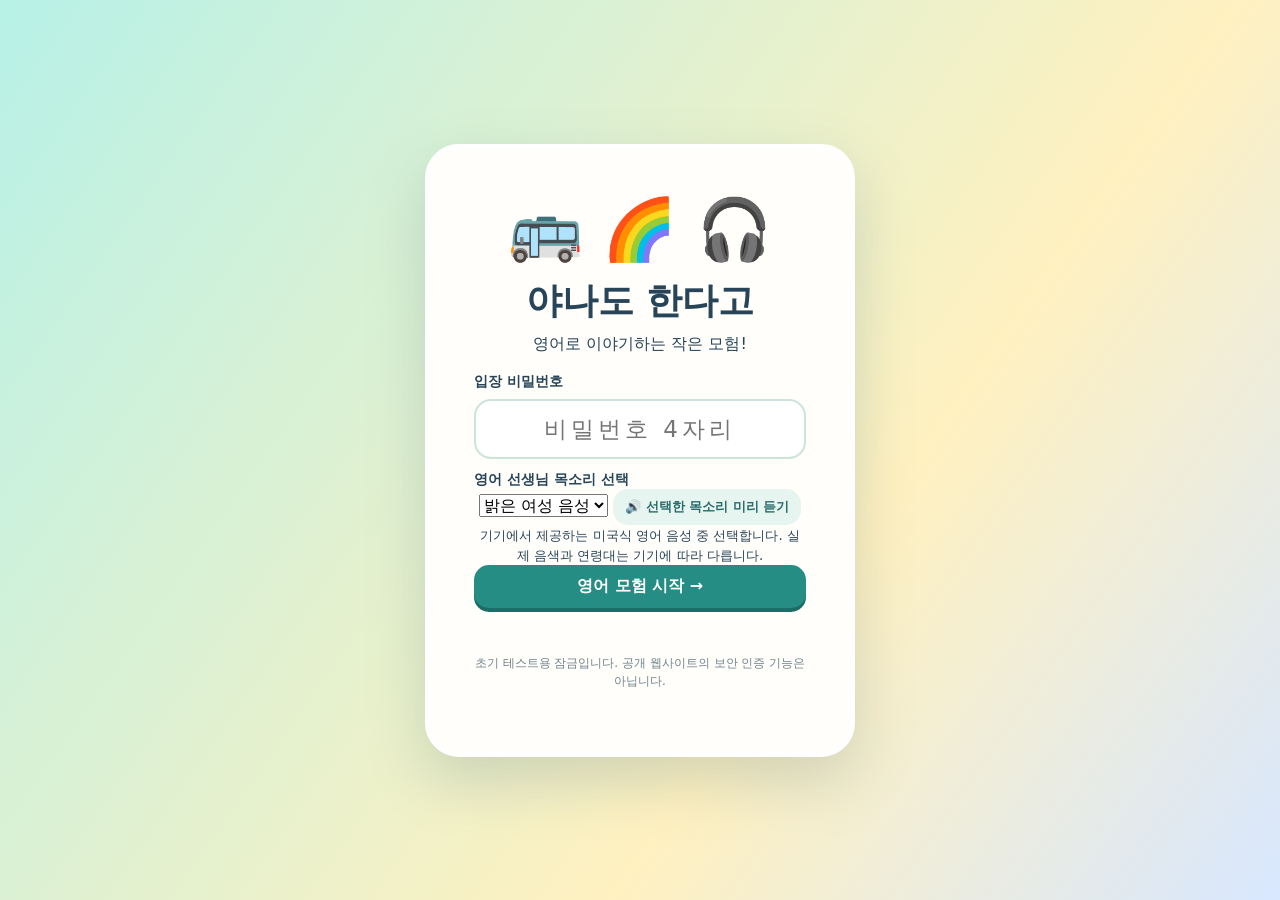
==== english/index.html @ ac1449e5 "feat(english): wire response evaluation, English voice choice, per-answer audio/translation, Korean " ====
<!doctype html>
<html lang="ko"><head>
<meta charset="utf-8"><meta name="viewport" content="width=device-width,initial-scale=1,viewport-fit=cover">
<title>야나도 한다고 · English Adventure v0.7</title><meta name="theme-color" content="#fff6df">
<link rel="stylesheet" href="./style-v03.css"><link rel="stylesheet" href="./pet-v05.css?v=05"><link rel="stylesheet" href="./ui-v07.css?v=07">
<script>
(function(){function ready(){var pin=document.getElementById('password'),gate=document.getElementById('gate'),app=document.getElementById('app'),error=document.getElementById('loginError');function unlock(){if(pin.value.trim()!=='2580'){error.textContent='비밀번호가 틀렸습니다.';return;}try{sessionStorage.setItem('yanado_session','1')}catch(e){}gate.hidden=true;app.hidden=false;pin.value='';error.textContent='';window.dispatchEvent(new Event('yanado:unlock'));}document.getElementById('loginBtn').addEventListener('click',unlock);pin.addEventListener('keydown',function(e){if(e.key==='Enter'){e.preventDefault();unlock()}});document.getElementById('lockBtn').addEventListener('click',function(){try{sessionStorage.removeItem('yanado_session')}catch(e){}app.hidden=true;gate.hidden=false;});try{if(sessionStorage.getItem('yanado_session')==='1'){gate.hidden=true;app.hidden=false}}catch(e){}}document.addEventListener('DOMContentLoaded',ready)})();
</script>
</head><body>
<div class="gate" id="gate"><div class="login-card"><div class="logomascot" aria-hidden="true">🚌 🌈 🎧</div><h1>야나도 한다고</h1><p>영어로 이야기하는 작은 모험!</p><label for="password">입장 비밀번호</label><input id="password" type="password" inputmode="numeric" autocomplete="off" placeholder="비밀번호 4자리"><div class="voice-login">
  <label for="voiceGender">영어 선생님 목소리 선택</label>
  <select id="voiceGender" aria-label="미국 영어 음성 성별"><option value="female">밝은 여성 음성</option><option value="male">밝은 남성 음성</option></select>
  <button type="button" id="voicePreview" class="btn-soft small">🔊 선택한 목소리 미리 듣기</button>
  <small>기기에서 제공하는 미국식 영어 음성 중 선택합니다. 실제 음색과 연령대는 기기에 따라 다릅니다.</small>
</div><button id="loginBtn" class="btn-main">영어 모험 시작 →</button><p class="err" id="loginError" role="alert"></p><p class="tiny">초기 테스트용 잠금입니다. 공개 웹사이트의 보안 인증 기능은 아닙니다.</p></div></div>
<div id="app" hidden>
<header class="masthead"><div class="brand"><div class="brand-icon">🚌</div><div><strong>야나도 한다고</strong><span>English Adventure · 자연스럽게 말해요</span></div></div><div class="header-actions"><span class="level" id="badgeLevel">대화 Lv.1</span><button id="lockBtn" class="btn-soft small">잠금</button></div></header>
<div class="shell"><nav class="topnav" id="topnav" aria-label="학습 메뉴">
<button data-tab="home" class="active">🏡 홈</button><button data-tab="guided">🗣️ 상황별 회화</button><button data-tab="free">✨ 자유 AI 대화</button><button data-tab="quiz">❓ 대화 퀴즈</button><button data-tab="words">🍎 그림 단어</button><button data-tab="crossword">🧩 가로세로</button><button data-tab="pet">🐾 펫 키우기</button><button data-tab="report">📈 나의 실력</button>
</nav>
<main>
<section class="page active" id="home"><div class="hero"><div class="hero-text"><span class="eyebrow">ENGLISH ADVENTURE</span><h1>많이 듣고,<br>마음껏 말해요!</h1><p>문법이 틀려도 괜찮아요. 먼저 뜻이 통하는 영어부터.</p><button class="btn-main" data-open="guided">오늘의 회화 시작 →</button></div><div class="hero-art" aria-hidden="true">👩‍🏫<span>💬</span></div></div><div class="pet-preview-home" id="petHomePreview" aria-live="polite"><span class="preview-pet">🥚</span><div><b>나만의 펫 키우기</b><small>영어 공부해서 먹이를 모아 주세요</small></div></div><div class="stat-row"><div class="stat"><strong id="homeThemes">60</strong><span>생활 대화 테마</span></div><div class="stat"><strong id="homeEpisodes">2,880</strong><span>상황 조건 조합</span></div><div class="stat"><strong id="homeWords">1,438</strong><span>단어장 단어</span></div><div class="stat"><strong>400</strong><span>퍼즐 판 선택</span></div></div><div class="menu-grid"><button data-open="guided" class="tile mint"><span>☕</span><strong>상황별 회화</strong><small>호텔·공항·식당 등 3회 이상 왕복</small></button><button data-open="free" class="tile blue"><span>✨</span><strong>자유 AI 대화</strong><small>내 추가 이야기로 대화 이어가기</small></button><button data-open="quiz" class="tile peach"><span>❓</span><strong>대화 퀴즈</strong><small>상황에서 알맞은 응답 고르기</small></button><button data-open="words" class="tile yellow"><span>🍎</span><strong>그림 단어</strong><small>아이콘·미국식 음성·뜻</small></button><button data-open="crossword" class="tile lilac"><span>🧩</span><strong>가로세로 퍼즐</strong><small>20개 이상 교차·자동 다음 칸</small></button><button data-open="report" class="tile mint"><span>📈</span><strong>학습 수준</strong><small>문법보다 의사전달을 우선</small></button></div></section>
<section class="page" id="guided"><div class="section-title"><div><span class="eyebrow">SITUATION TALK</span><h2>🗣️ 상황별 회화</h2><p>테마마다 질문 3개 이상, 추가로 말하면 그 내용도 이어받아 질문해요.</p></div></div><div class="toolbar"><label>테마 <select id="guidedTopic"></select></label><button class="btn-soft" id="randomGuided">🎲 랜덤</button><button class="btn-soft" id="restartGuided">↺ 새로운 상황</button><label>목소리 <select id="voiceGenderApp"><option value="female">여성 음성</option><option value="male">남성 음성</option></select></label><label>음성 속도 <select id="speakSpeed"><option value="1">미국식 보통 (1.0)</option><option value=".85">천천히 (0.85)</option><option value="1.1">빠르게 (1.1)</option></select></label></div><div class="study-layout"><div class="stage-column"><div class="stage" id="guidedStage"><div class="stage-img" id="guidedBg"></div><div class="stage-emoji" id="guidedIcon">🏨</div><div class="stage-person">👩‍🏫</div><div class="stage-caption" id="guidedScenario">상황을 선택하세요</div></div><div class="info-strip"><span id="guidedProgress">0회 대화</span><span class="level" id="guidedLevel">Lv.1</span></div><p class="tiny">음성은 기기·Chrome에서 제공하는 en-US 음성을 사용합니다. 실제 미국인 녹음과 같지는 않습니다.</p></div><div class="conversation-column"><div id="guidedHistory" class="chatbox" aria-live="polite"></div><div class="switches"><button class="btn-soft" id="guidedTranslate" aria-pressed="false">🇰🇷 한글 번역 보기</button><button class="btn-soft" id="guidedGloss" aria-pressed="false">📖 대화 단어 뜻</button><button class="btn-soft" id="guidedTip">💡 문법 팁</button></div><div id="guidedGlossBox" class="glossbox" hidden></div><div id="guidedTipBox" class="tipbox" hidden></div><div class="response"><textarea id="guidedInput" rows="2" placeholder="영어로 자유롭게 답하세요. 여러 문장으로 더 이야기해도 돼요."></textarea><div class="response-actions"><button class="btn-soft" id="guidedMic">🎤 말하기</button><button class="btn-soft" id="guidedReplay">🔊 질문 듣기</button><button class="btn-main" id="guidedSend">대답 보내기 →</button></div></div><div id="guidedEvaluation" class="meaning-eval" hidden aria-live="polite"></div><p class="status" id="guidedStatus"></p></div></div></section>
<section class="page" id="free"><div class="section-title"><div><span class="eyebrow">FREE TALK</span><h2>✨ 자유 AI 대화</h2><p>내가 추가로 이야기한 내용까지 기억하면서 다음 대화를 이어갑니다.</p></div></div><div class="notice">현재는 <b>브라우저 내 대화 연습 엔진</b>이 기본으로 동작합니다. 실제 생성형 AI를 이용하려면 보안 서버 연결이 필요하며, API 키를 이 화면에 입력하지 않습니다.</div><div class="toolbar"><label>상황 <select id="freeTopic"></select></label><button class="btn-soft" id="freeRandom">🎲 랜덤</button><button class="btn-soft" id="freeReset">↺ 대화 초기화</button><label>서버(선택) <input id="freeEndpoint" type="url" placeholder="https://내-서버/api/chat" aria-label="개인 AI 서버 주소"></label><button id="freeSaveEndpoint" class="btn-soft small">서버 주소 저장</button></div><div class="study-layout"><div class="stage-column"><div class="stage" id="freeStage"><div class="stage-img" id="freeBg"></div><div class="stage-emoji" id="freeIcon">☕</div><div class="stage-person">👩‍🏫</div><div class="stage-caption" id="freeScenario"></div></div><span class="pill" id="freeMode">연습 엔진 · 서버 미연결</span></div><div class="conversation-column"><div class="chatbox" id="freeHistory" aria-live="polite"></div><div class="switches"><button id="freeTranslate" class="btn-soft" aria-pressed="false">🇰🇷 한글 번역 보기</button><button id="freeGloss" class="btn-soft" aria-pressed="false">📖 대화 단어 뜻</button><button id="freeReplay" class="btn-soft">🔊 질문 듣기</button></div><div class="glossbox" id="freeGlossBox" hidden></div><div class="response"><textarea id="freeInput" rows="2" placeholder="대답 후에 추가 이야기도 해보세요. 예: I'm going with my wife, and we want coffee."></textarea><div class="response-actions"><button class="btn-soft" id="freeMic">🎤 말하기</button><button class="btn-main" id="freeSend">대화 계속하기 →</button></div></div><div id="freeEvaluation" class="meaning-eval" hidden aria-live="polite"></div><p class="status" id="freeStatus"></p></div></div></section>
<section class="page" id="quiz"><div class="section-title"><div><span class="eyebrow">CONVERSATION QUIZ</span><h2>❓ 상황별 대화 퀴즈</h2><p>회화 테마에 연결된 대화 문장으로 문제를 만듭니다.</p></div></div><div class="toolbar"><label>테마 <select id="quizTopic"><option value="all">전체 테마 랜덤</option></select></label><button class="btn-soft" id="quizNext">🎲 다른 문제</button><span class="pill" id="quizProgress">문제 준비 중</span></div><div class="quizcard"><div class="quizscene" id="quizScene"><div id="quizBg" class="stage-img"></div><span id="quizEmoji" class="quiz-emoji">☕</span></div><div class="question-card"><div class="eyebrow" id="quizContext"></div><h3 id="quizQuestion"></h3>
<div class="quiz-tools">
  <button type="button" class="btn-soft" id="quizSpeakQuestion">🔊 문제 듣기</button>
  <button type="button" class="btn-soft" id="quizTranslateQuestion" aria-pressed="false">🇰🇷 문제 번역</button>
  <button type="button" class="btn-soft" id="quizWords" aria-pressed="false">📖 문제·답 단어 뜻</button>
</div>
<p id="quizQuestionKo" class="quiz-korean" hidden></p>
<div id="quizWordPanel" class="glossbox" hidden></div>
<div id="quizAnswers" class="quiz-answers"></div><div class="tipbox" id="quizFeedback" hidden></div></div></div></section>
<section class="page" id="words"><div class="section-title"><div><span class="eyebrow">PICTURE WORDS</span><h2>🍎 그림 단어 암기</h2><p>단어별 간단 아이콘과 두 글자 타일 · 영어 발음 · 뜻 보기</p></div></div><div class="toolbar"><label>단어 찾기 <input id="wordSearch" type="search" placeholder="apple · 호텔 · 버스"></label><label>한글 학습 테마 <select id="wordGroup"><option value="all">전체</option></select></label><button class="btn-soft" id="wordUnknown">모르는 단어만</button><label>그림 표시 <select id="wordVisual"><option value="simple">간단한 개별 아이콘</option><option value="text">그림 없이 단어만</option></select></label><span class="pill" id="wordCount">1,438개</span></div><div class="word-grid" id="wordGrid"></div><button class="btn-soft full" id="wordMore">단어 더 보기 +</button></section>
<section class="page" id="crossword"><div class="section-title"><div><span class="eyebrow">CROSSWORD</span><h2>🧩 영어 가로세로 퍼즐</h2><p>한 판에 20단어 이상. 글자를 입력하면 자동으로 다음 칸으로 이동합니다.</p></div></div><div class="toolbar"><label>난이도 <select id="puzzleDifficulty"><option value="easy">하 · 3~5글자</option><option value="medium" selected>중 · 4~8글자</option><option value="hard">상 · 7~11글자</option></select></label><label>퍼즐 번호 <select id="puzzleNumber"></select></label><button class="btn-soft" id="puzzleNext">🎲 다른 퍼즐</button><button class="btn-main" id="puzzleCheck">정답 확인</button><span class="pill" id="puzzleInfo">준비 중</span></div><div class="puzzle-layout"><div><div class="puzzle-viewport" id="puzzleViewport"><div class="puzzle-grid" id="puzzleGrid"></div></div><div class="tipbox" id="puzzleMessage">가로/세로 문제를 터치하면 해당 단어부터 입력합니다.</div></div><div class="clue-panels" id="puzzleClues"></div></div></section>
<section class="page" id="pet">
  <div class="section-title"><div><span class="eyebrow">MY STUDY COMPANION</span><h2>🐾 나의 펫 키우기</h2><p>어떤 영어를 공부해도 먹이를 얻어요. 밥을 주며 알에서 성체까지 성장시키세요!</p></div></div>
  <div class="pet-grid">
    <div class="pet-playground">
      <div class="pet-title-pill">🐾 <span id="petNickname">나의 펫</span></div>
      <div class="pet-hut" aria-hidden="true">🏠</div>
      <div class="pet-avatar" id="petAvatar" aria-label="나의 펫" data-stage="0">🥚</div>
      <div class="pet-heart" aria-hidden="true">💗</div><div class="pet-bowl" aria-hidden="true">🥣</div>
    </div>
    <div class="pet-side">
      <div class="pet-box">
        <h3>🌟 성장 단계 <span id="petStage">🥚 알</span></h3>
        <div class="pet-current"><span id="petSpeciesLabel">펫을 선택하세요</span></div>
        <div class="pet-meter" role="progressbar" aria-label="성장 진행"><div id="petLevelBar" class="pet-meter-fill"></div></div>
        <p class="tiny" id="petNext">영어를 공부하고 먹이를 얻으세요</p>
        <div class="pet-stage-row">
          <div class="pet-stage-cell"><div class="stage-emoji">🥚</div><span>알</span></div>
          <div class="pet-stage-cell"><div class="stage-emoji">🐣</div><span>부화</span></div>
          <div class="pet-stage-cell"><div class="stage-emoji">🐾</div><span>아기</span></div>
          <div class="pet-stage-cell"><div class="stage-emoji">⭐</div><span>청소년</span></div>
          <div class="pet-stage-cell"><div class="stage-emoji">👑</div><span>성체</span></div>
        </div>
      </div>
      <div class="pet-box">
        <h3>🍎 먹이주기</h3><div class="pet-current">보유 먹이 <strong id="petFood">0</strong>개</div>
        <div class="pet-food-panel">
          <button class="btn-main" id="petFeedBtn">🥣 먹이 1개 주기</button>
          <button class="btn-soft" id="petFeedFive">🍲 먹이 5개 주기</button>
        </div>
        <p class="tiny">총 획득 <b id="petEarned">0</b>개 · 총 먹이 주기 <b id="petFed">0</b>개</p>
        <p id="petNotice" class="pet-notice" aria-live="polite">영어 회화·퀴즈·단어·퍼즐을 학습해 보세요!</p>
      </div>
      <div class="pet-box"><h3>📚 학습과 펫 성장</h3><div id="petStats" class="pet-petstats"></div>
        <div class="tipbox">💬 회화 대답 2회 → 먹이 1개<br>❓ 대화 퀴즈 풀이 → 먹이 1~2개<br>📖 새 단어 암기 3개 → 먹이 1개<br>🧩 가로세로 정답 단어 2개 → 먹이 1개<br>🏆 퍼즐 한 판 완성 → 추가 3개</div>
      </div>
      <div class="pet-box"><h3>✨ 성장 기록</h3><ol id="petFeedLog" class="pet-log"></ol>
        <div class="pet-name-edit"><input id="petRename" maxlength="18" placeholder="펫 이름 변경"><button class="btn-soft small" id="petNameSave">저장</button></div>
      </div>
    </div>
  </div>
</section>
<section class="page" id="report"><div class="section-title"><div><span class="eyebrow">MY ENGLISH</span><h2>📈 나의 학습 수준</h2><p>의사전달 우선으로 난이도를 조절합니다. 공인 영어 능력 인증 결과는 아닙니다.</p></div></div><div class="stat-row" id="reportStats"></div><div class="report-panel" id="reportDetails"></div><button id="clearProgress" class="btn-soft">이 기기 학습 기록 삭제</button></section>
</main><footer>야나도 한다고 · v0.7 · Chrome 웹 전용 · 단어 뜻과 번역은 학습용 · 데이터는 현재 브라우저에 저장됩니다.</footer></div></div>
<div id="petOnboard" class="pet-overlay" role="dialog" aria-modal="true" aria-label="첫 펫 선택" hidden>
  <div class="pet-modal">
    <div class="eyebrow">WELCOME TO PET ADVENTURE!</div>
    <h2 class="pet-title">🥚 영어 공부 친구를 골라요!</h2>
    <p class="pet-desc">동물 10종 중 하나를 고르면 알부터 시작해요. 회화·퀴즈·단어·가로세로 중 무엇을 공부하든 먹이를 모아 키울 수 있어요. 성체는 귀여운 애니메이션 캐릭터로 성장해요.</p>
    <div class="pet-options" id="petChoices" aria-label="펫 종류 선택"></div>
    <label class="pet-name-field">펫 이름 (선택)<input id="petNameInput" maxlength="18" placeholder="예: 냥이, 뭉치, 토토" autocomplete="off"></label>
    <button class="btn-main pet-adopt" id="petChooseBtn">🥚 이 펫의 알 입양하기</button>
    <p class="tiny">선택한 펫과 학습 기록은 현재 브라우저에 저장됩니다. 다른 기기에는 자동 동기화되지 않습니다.</p>
  </div>
</div>
<script src="./content-v03.js"></script><script src="./expansion-v04.js"></script><script src="./word-visuals-v07.js?v=07"></script><script src="./quiz-translations-v07.js?v=07"></script><script src="./conversation-eval-v07.js?v=07"></script><script src="./app-v07.js?v=07"></script><script src="./pet-art-v05.js?v=05"></script><script src="./pet-v05.js?v=05"></script><script src="./backup-v06-ui.js?v=06"></script>
</body></html>
---- english/style-v03.css ----
:root{--ink:#274458;--sub:#607d86;--pink:#ffdfd0;--mint:#c8f4e5;--sky:#dcecff;--yellow:#fff1b7;--purple:#e9ddff;--card:#fffefd;--line:#d9e9e5;--teal:#268b85;--red:#b95056}*{box-sizing:border-box}html{scroll-behavior:smooth}body{margin:0;min-height:100svh;font-family:ui-rounded,"Apple SD Gothic Neo","Noto Sans KR",system-ui,-apple-system,sans-serif;color:var(--ink);background:radial-gradient(circle at top left,#ddfaf1 0,transparent 35%),radial-gradient(circle at top right,#fff0d6 0,transparent 32%),#f9faf5}button,input,textarea,select{font:inherit}button{cursor:pointer;touch-action:manipulation;transition:transform .15s,box-shadow .2s}button:hover{transform:translateY(-1px)}button:focus-visible,input:focus-visible,select:focus-visible,textarea:focus-visible{outline:3px solid #499bd0;outline-offset:2px}button:disabled{opacity:.6;cursor:not-allowed}button:active{transform:scale(.98)}[hidden]{display:none!important}.gate{position:fixed;inset:0;background:linear-gradient(125deg,#b7f1e7,#fff1c0 65%,#d8e7ff);z-index:50;display:grid;place-items:center;padding:20px}.login-card{max-width:430px;width:100%;text-align:center;padding:clamp(26px,5vw,44px);background:#fffefa;border:5px solid white;border-radius:34px;box-shadow:0 24px 60px #4772833b}.logomascot{font-size:60px;line-height:1.2}.login-card h1{margin:12px 0 3px;font-size:clamp(26px,5vw,36px)}.login-card p{margin:8px 0 18px}.login-card label{display:block;text-align:left;font-weight:800;font-size:14px}.login-card input{display:block;width:100%;margin:8px 0 12px;padding:15px;border:2px solid #cde4da;border-radius:17px;text-align:center;font-size:23px;letter-spacing:4px}.err{color:var(--red);min-height:20px;font-weight:700}.tiny{font-size:12px;color:#70848c;line-height:1.5}.btn-main,.btn-soft{min-height:43px;border-radius:15px;padding:11px 16px;font-weight:800;border:none}.btn-main{background:#258d83;color:white;box-shadow:0 4px 0 #1b6e68}.btn-soft{background:#e7f5f0;color:#286b6a}.btn-soft.small{min-height:36px;padding:8px 12px;font-size:13px}.login-card .btn-main{width:100%}.masthead{padding:12px max(15px,calc((100vw - 1220px)/2));display:flex;gap:16px;align-items:center;justify-content:space-between;background:#ffffffd9;border-bottom:1px solid #e5efea;position:sticky;top:0;z-index:12;backdrop-filter:blur(12px)}.brand{display:flex;align-items:center;gap:10px}.brand-icon{width:52px;height:52px;display:grid;place-items:center;border-radius:17px;background:#ffe6aa;font-size:31px}.brand strong{display:block;font-size:clamp(18px,3vw,24px)}.brand span{display:block;color:var(--sub);font-size:11px}.header-actions{display:flex;align-items:center;gap:8px}.level,.pill{padding:7px 10px;border-radius:30px;background:#fff0c4;color:#655022;font-size:12px;font-weight:800;display:inline-block}.shell{max-width:1230px;padding:0 clamp(12px,3vw,26px) 26px;margin:auto}.topnav{display:flex;gap:7px;padding:14px 0 12px;overflow-x:auto;scrollbar-width:thin;position:sticky;top:75px;z-index:10;background:linear-gradient(#f9faf5 83%,#f9faf500)}.topnav button{white-space:nowrap;padding:11px 14px;border-radius:14px;border:2px solid transparent;background:#ffffff;color:#426374;font-weight:800}.topnav button.active{background:#268b85;color:#fff;box-shadow:0 3px 0 #1c6664}.page{display:none;animation:enter .24s ease}.page.active{display:block}@keyframes enter{from{opacity:.1;transform:translateY(6px)}to{opacity:1;transform:translateY(0)}}.eyebrow{font-size:11px;font-weight:900;letter-spacing:1.4px;color:#368d87}.hero{background:linear-gradient(115deg,#bdf1e4,#fff0c5);border:4px solid white;box-shadow:0 10px 40px #7fb3ad26;min-height:260px;display:flex;justify-content:space-between;align-items:center;overflow:hidden;border-radius:31px;padding:clamp(20px,4vw,38px)}.hero h1{font-size:clamp(30px,5vw,46px);line-height:1.2;margin:10px 0}.hero p{margin-bottom:23px}.hero-art{font-size:clamp(60px,12vw,130px);filter:drop-shadow(0 12px 4px #88a79a88)}.hero-art span{font-size:.55em}.stat-row{display:grid;grid-template-columns:repeat(4,minmax(0,1fr));gap:10px;margin:16px 0}.stat{background:#fffcf7;border:2px solid white;border-radius:19px;padding:15px;text-align:center;box-shadow:0 7px 19px #7d94891a}.stat strong{display:block;font-size:clamp(22px,3.4vw,32px);color:#27897f}.stat span{font-size:12px;color:var(--sub)}.menu-grid{display:grid;grid-template-columns:repeat(3,minmax(0,1fr));gap:13px}.tile{min-height:153px;border:3px solid white;border-radius:25px;padding:18px 15px;display:flex;flex-direction:column;align-items:flex-start;text-align:left;box-shadow:0 5px 18px #839f9420}.tile span{font-size:42px}.tile strong{margin-top:9px;font-size:18px}.tile small{color:#546a6e;margin-top:6px}.mint{background:#d0f4e8}.blue{background:#dfecff}.peach{background:#ffe5d8}.yellow{background:#fff1c2}.lilac{background:#ece1ff}.section-title{margin:16px 3px}.section-title h2{font-size:clamp(22px,3.5vw,30px);margin:3px 0 5px}.section-title p{margin:5px 0;color:var(--sub);font-size:14px}.toolbar{display:flex;flex-wrap:wrap;align-items:end;gap:9px;margin:13px 0}.toolbar label{display:flex;flex-direction:column;gap:5px;color:#56717b;font-size:12px;font-weight:800}.toolbar input,.toolbar select{max-width:100%;min-height:42px;border:2px solid #d7e8e3;border-radius:12px;background:white;color:#314e5a;padding:9px;font-size:14px}.toolbar label:has(#freeEndpoint){min-width:min(260px,100%);flex:1}.study-layout{display:grid;grid-template-columns:minmax(250px,40%) minmax(0,60%);gap:16px}.stage-column,.conversation-column{min-width:0}.stage{height:clamp(240px,33vw,375px);position:relative;isolation:isolate;overflow:hidden;border:6px solid white;border-radius:29px;background:linear-gradient(120deg,#b8e5f1,#fbe0ac);box-shadow:0 14px 25px #719f9b26}.stage-img{position:absolute;inset:-10px;background-size:cover;background-position:center;opacity:.74;filter:blur(3.8px);z-index:-1}.stage-emoji{position:absolute;top:12%;left:13%;font-size:clamp(56px,8vw,100px);filter:drop-shadow(0 10px 2px #305c6430)}.stage-person{position:absolute;right:9%;bottom:12%;font-size:clamp(72px,11vw,135px);filter:drop-shadow(0 11px 3px #31546542)}.stage-caption{position:absolute;bottom:10px;left:10px;right:10px;padding:9px 12px;border-radius:14px;background:#ffffffcc;font-size:14px;font-weight:800;backdrop-filter:blur(7px)}.info-strip{display:flex;justify-content:space-between;align-items:center;margin:12px 4px;color:#56717b;font-size:13px}.chatbox{height:clamp(285px,45vh,500px);overflow-y:auto;display:flex;flex-direction:column;gap:10px;background:#ffffffdd;border:3px solid white;border-radius:25px;padding:17px;box-shadow:0 7px 23px #8dada32b}.bubble{max-width:92%;width:fit-content;border-radius:22px 22px 22px 5px;background:#deedf9;padding:13px 16px;font-size:15px;line-height:1.65;overflow-wrap:anywhere}.bubble.user{align-self:flex-end;background:#dcf6e8;border-radius:22px 22px 5px 22px}.bubble .who{display:block;font-size:12px;font-weight:900;color:#5a8495;margin-bottom:3px}.bubble.user .who{color:#338b6a}.bubble .ko{display:block;color:#607e85;font-size:13px;border-top:1px dashed #abc5ce;margin-top:8px;padding-top:7px}.switches{display:flex;gap:7px;flex-wrap:wrap;margin:10px 0}.switches .btn-soft{font-size:12px;min-height:37px;padding:8px 12px}.switches .btn-soft.active{background:#bfdff0;color:#165c7b}.glossbox{background:#eef7ff;border:2px solid #d8eafa;padding:12px;border-radius:18px;margin-bottom:9px;max-height:200px;overflow:auto}.glosslist{display:flex;flex-wrap:wrap;gap:5px}.glossword{border:1px solid #cfe1e9;background:#fff;border-radius:10px;padding:7px 10px;font-weight:800;font-size:12px;color:#3d6f85}.tipbox{background:#fff4d6;border:2px solid #ffe6a8;border-radius:18px;padding:13px;margin:10px 0;color:#72632c;line-height:1.5;font-size:14px}.notice{padding:13px 16px;background:#fff0d4;border-left:4px solid #e4b862;border-radius:12px;font-size:13px;line-height:1.5}.response{background:#fff;border:2px solid white;border-radius:20px;padding:12px;box-shadow:0 5px 20px #91aba01a}.response textarea{resize:vertical;min-height:70px;width:100%;border:2px solid #d3e7df;border-radius:13px;padding:11px;font-size:16px;line-height:1.4}.response-actions{display:flex;gap:8px;justify-content:flex-end;flex-wrap:wrap;margin-top:8px}.status{font-size:12px;color:#597e7d;min-height:18px;margin:8px}.quizcard{display:grid;grid-template-columns:minmax(240px,37%) minmax(0,63%);gap:14px}.quizscene{border:5px solid white;overflow:hidden;position:relative;min-height:360px;border-radius:24px;background:linear-gradient(140deg,#d2f3ec,#fff4ca)}.quiz-emoji{position:absolute;font-size:clamp(70px,12vw,120px);top:30%;left:25%}.question-card{background:white;border-radius:24px;padding:22px}.question-card h3{font-size:clamp(18px,2.5vw,25px);line-height:1.5}.quiz-answers{display:grid;gap:8px}.option{display:flex;gap:12px;align-items:center;background:#f3f9f6;border-radius:15px;border:2px solid transparent;padding:14px;text-align:left;color:#294c59;font-weight:700;min-height:52px}.option .letter{display:grid;place-items:center;min-width:28px;height:28px;border-radius:50%;background:white}.option.correct{background:#d8f8e7;border-color:#41b184}.option.wrong{background:#fff1e6;border-color:#de9d84}.word-grid{display:grid;grid-template-columns:repeat(5,minmax(0,1fr));gap:11px}.wordcard{position:relative;border:3px solid white;border-radius:22px;background:linear-gradient(150deg,#def5f1,#fff6df);padding:14px 10px;display:flex;align-items:center;flex-direction:column;text-align:center;min-width:0;gap:7px;box-shadow:0 4px 11px #92aaa120}.wordcard .wordicon{width:74px;height:74px;display:grid;place-items:center;font-size:38px;border-radius:22px;background:#fffdfa;border:2px solid #ffffff}.wordcard strong{font-size:15px;overflow-wrap:anywhere}.wordcard .meaning{font-weight:700;color:#487b80;font-size:13px;min-height:20px}.wordcard .wordactions{display:flex;gap:5px;flex-wrap:wrap;justify-content:center}.minibtn{border-radius:11px;background:white;padding:7px 9px;color:#346b76;font-size:12px;font-weight:800;min-height:35px}.minibtn.known{background:#ace9c9;color:#156749}.full{width:100%;margin:15px 0}.puzzle-layout{display:grid;grid-template-columns:minmax(0,62%) minmax(200px,38%);gap:15px}.puzzle-viewport{background:#fff;border:3px solid white;border-radius:20px;overflow:auto;max-width:100%;padding:15px;touch-action:pan-x pan-y;-webkit-overflow-scrolling:touch}.puzzle-grid{display:grid;gap:1px;width:max-content;margin:auto}.crosscell{position:relative;width:var(--crossSize,29px);height:var(--crossSize,29px)}.crosscell.black{background:#d7e3e1;border-radius:3px}.crosscell input{display:block;width:100%;height:100%;padding:0;text-align:center;line-height:1;background:#fff;border:1px solid #bdcfce;border-radius:3px;font-size:clamp(16px,1.9vw,19px);font-weight:900;text-transform:uppercase;color:#224f57;outline:none}.crosscell input.chosen{background:#e7f7c2}.crosscell input:focus{background:#fff0a8;border:2px solid #e5b65b}.crosscell input.correct{background:#d7fae8}.crossnum{position:absolute;top:0;left:2px;font-size:9px;font-weight:800;color:#6c8a86;pointer-events:none}.clue-panels{display:grid;gap:12px;align-content:start}.cluepanel{background:#fff;border:3px solid white;border-radius:20px;padding:12px;max-height:365px;overflow:auto}.cluepanel h3{margin:0 0 10px}.clue{display:block;width:100%;background:transparent;text-align:left;padding:7px 9px;border-radius:9px;font-size:13px;color:#335660;border:0}.clue.active{background:#ffedba;font-weight:900}.report-panel{background:#fff;border:3px solid white;border-radius:23px;padding:20px;margin:16px 0}.progressbar{height:12px;border-radius:99px;background:#e3eeec;overflow:hidden}.progressbar span{height:100%;display:block;background:#3fa9a0}.pill{background:#ffeac4}footer{padding:28px 0;text-align:center;font-size:12px;color:#819393;line-height:1.5}
@media(max-width:920px){.study-layout{grid-template-columns:38% minmax(0,62%);gap:12px}.word-grid{grid-template-columns:repeat(4,minmax(0,1fr))}.puzzle-layout{grid-template-columns:1fr}.clue-panels{grid-template-columns:1fr 1fr}}
@media(max-width:650px){.masthead{padding:10px 13px}.brand-icon{width:42px;height:42px;font-size:24px}.brand span{display:none}.brand strong{font-size:17px}.topnav{top:62px}.stat-row{grid-template-columns:repeat(2,1fr)}.menu-grid{grid-template-columns:repeat(2,minmax(0,1fr));gap:9px}.tile{padding:13px;min-height:143px}.tile strong{font-size:15px}.tile small{font-size:11px}.tile span{font-size:36px}.hero{min-height:220px}.hero-art{font-size:66px}.study-layout,.quizcard{grid-template-columns:1fr}.stage{height:245px}.chatbox{height:310px}.word-grid{grid-template-columns:repeat(3,minmax(0,1fr));gap:7px}.wordcard{padding:11px 6px;border-radius:16px}.wordcard .wordicon{height:60px;width:60px;font-size:32px}.wordcard strong{font-size:12px}.wordcard .wordactions{gap:3px}.minibtn{font-size:11px;padding:7px 5px}.clue-panels{grid-template-columns:1fr 1fr}.quizscene{min-height:175px}.quiz-emoji{top:14%;left:40%}.question-card{padding:15px}.puzzle-viewport{padding:8px}.crosscell{width:26px;height:26px}.crosscell input{font-size:16px}}
@media(max-width:410px){.menu-grid{grid-template-columns:repeat(2,1fr)}.hero h1{font-size:27px}.hero-art{font-size:49px}.word-grid{grid-template-columns:repeat(2,minmax(0,1fr))}.clue-panels{grid-template-columns:1fr}.header-actions .level{display:none}}
@media(min-width:1000px) and (max-width:1200px){.stage{height:355px}}
@media(prefers-reduced-motion:reduce){*,*::before,*::after{scroll-behavior:auto!important;animation:none!important;transition:none!important}}
---- english/pet-v05.css ----
/* Pet companion v0.5 — growth linked to all study modules */
.pet-dialog-open{overflow:hidden}
.pet-overlay{position:fixed;inset:0;z-index:90;background:#304971b5;display:grid;place-items:center;overflow:auto;padding:15px;backdrop-filter:blur(7px)}
.pet-modal{width:min(820px,100%);max-height:95svh;overflow:auto;background:linear-gradient(145deg,#fff8ff,#f0fbff 55%,#fff3db);border:5px solid white;box-shadow:0 24px 70px #30436e8c;border-radius:32px;padding:clamp(15px,3vw,30px);text-align:center}
.pet-title{font-size:clamp(24px,4vw,33px);font-weight:1000;letter-spacing:-1px;color:#4d426d;margin:5px 0}
.pet-desc{color:#69828d;font-size:14px;margin:6px auto 16px;line-height:1.5;max-width:600px}
.pet-options{display:grid;grid-template-columns:repeat(5,minmax(0,1fr));gap:10px;margin:16px 0}
.pet-option{border:3px solid #fff;min-width:0;min-height:126px;border-radius:20px;background:var(--pet-tint,#e8f1ff);display:flex;flex-direction:column;justify-content:center;align-items:center;gap:4px;color:#344f60;box-shadow:0 5px 15px #717f9626;position:relative}
.pet-option.selected{border-color:#31989e;box-shadow:0 0 0 3px #b4f1de;transform:translateY(-2px)}
.pet-option.selected::after{content:"✓";position:absolute;right:6px;top:5px;width:22px;height:22px;border-radius:100%;background:#1d9b83;color:white;display:grid;place-items:center;font-size:13px;font-weight:900}
.pet-icon{display:block;width:90px;height:83px;max-width:100%;display:grid;place-items:center;font-size:49px}
.pet-drawing{display:block;width:100%;height:100%;object-fit:contain;filter:drop-shadow(0 4px 2px #526e7e26)}
.pet-option:hover .pet-drawing{transform:scale(1.06)}
.pet-name-field{display:block;text-align:left;font-size:13px;font-weight:800;max-width:420px;margin:8px auto}
.pet-name-field input{margin-top:7px;width:100%;height:44px;border-radius:12px;border:2px solid #d5dce9;padding:8px 12px;font-size:16px;background:white}
.pet-adopt{width:min(420px,100%);margin:12px auto 3px;font-size:18px}
.pet-preview-home{display:flex;gap:14px;align-items:center;padding:12px 17px;border-radius:21px;border:3px solid #fff;background:linear-gradient(110deg,#ffe9fa,#e9f9ff);margin:13px 0;box-shadow:0 5px 18px #769ea628;flex-wrap:wrap}
.pet-preview-home .preview-pet{font-size:42px;width:73px;height:65px;display:grid;place-items:center}
.pet-preview-home .preview-pet .pet-drawing{width:73px;height:65px}
.pet-preview-home b{display:block;font-size:17px}.pet-preview-home small{display:block;color:#647b82;font-size:12px;margin:3px 0}
.pet-preview-home button{margin-left:auto}
.pet-grid{display:grid;grid-template-columns:minmax(0,57%) minmax(260px,43%);gap:15px}
.pet-playground{border:5px solid white;border-radius:28px;overflow:hidden;background:linear-gradient(#a6e3ff 0 46%,#e1faad 46% 65%,#a6dd72 65%);position:relative;min-height:410px;box-shadow:0 8px 24px #698a952d;padding:14px}
.pet-playground::before{content:"☁️       ☁️";position:absolute;top:34px;left:3%;right:3%;color:#fff;font-size:29px;letter-spacing:65px;opacity:.85}
.pet-playground::after{content:"🌳";position:absolute;left:14px;bottom:65px;font-size:80px;filter:drop-shadow(0 6px 3px #63815b55)}
.pet-hut{position:absolute;right:20px;bottom:72px;font-size:85px;filter:drop-shadow(0 6px 2px #b19e7273)}
.pet-title-pill{position:relative;z-index:2;width:max-content;max-width:100%;padding:7px 12px;border-radius:20px;color:white;background:#3668a5dd;font-size:15px;font-weight:900}
.pet-avatar{position:absolute;left:50%;top:51%;transform:translate(-50%,-50%);width:clamp(128px,24vw,240px);height:clamp(128px,24vw,240px);border:7px solid #ffffffcf;border-radius:46%;display:grid;place-items:center;font-size:clamp(87px,13vw,135px);box-shadow:0 13px 20px #71887a36;z-index:3;overflow:hidden}
.pet-avatar .pet-drawing{width:92%;height:92%;object-fit:contain;image-rendering:auto}
.pet-avatar[data-stage="1"] .pet-drawing{transform:scale(.58)}
.pet-avatar[data-stage="2"] .pet-drawing{transform:scale(.72)}
.pet-avatar[data-stage="3"] .pet-drawing{transform:scale(.86)}
.pet-avatar[data-stage="4"] .pet-drawing{transform:scale(1)}
.pet-heart{position:absolute;top:28%;right:19%;font-size:38px;z-index:3;animation:petHeartbeat 2s ease-in-out infinite}
.pet-bowl{position:absolute;left:44%;bottom:17px;z-index:4;font-size:60px;transform:translateX(-50%);filter:drop-shadow(0 4px 2px #88835f44)}
.pet-notice{min-height:42px;margin:12px 2px 5px;padding:10px;border-radius:13px;background:#fff5d5;color:#67622a;line-height:1.4;font-weight:750;font-size:13px}
.pet-side{display:flex;flex-direction:column;gap:12px}
.pet-box{background:#fff;border:3px solid white;border-radius:23px;padding:17px;box-shadow:0 5px 13px #8ca59b1b}
.pet-box h3{margin:0 0 10px;font-size:17px}
.pet-current{font-size:15px;color:#5c7a87;margin-bottom:6px}
.pet-current strong{font-size:25px;color:#25867b}
.pet-meter{width:100%;height:14px;border-radius:20px;background:#dfefeb;overflow:hidden;margin:12px 0 6px}
.pet-meter-fill{height:100%;width:0;border-radius:20px;background:linear-gradient(90deg,#59d49d,#35b9c3);transition:width .35s}
.pet-food-panel{display:flex;align-items:center;gap:9px;flex-wrap:wrap}
.pet-food-panel .btn-main{flex:1}.pet-food-panel .btn-soft{flex:1}
.pet-stage-row{display:grid;grid-template-columns:repeat(5,1fr);gap:5px;margin:8px 0}
.pet-stage-cell{text-align:center;min-width:0;padding:8px 3px;border-radius:13px;background:#f7f0fd;border:1px solid #eee6f5}
.pet-stage-cell .stage-emoji{font-size:27px}.pet-stage-cell span{display:block;font-size:10px;font-weight:800;color:#796d91}
.pet-petstats{display:grid;grid-template-columns:repeat(4,1fr);gap:5px}
.pet-stat{background:#f3f9f6;border-radius:12px;display:flex;flex-direction:column;align-items:center;gap:3px;padding:8px 3px;text-align:center}
.pet-stat span{font-size:22px}.pet-stat strong{font-size:14px}.pet-stat small{font-size:10px;color:#6a8185}
.pet-log{padding-left:18px;margin:6px 0 0;max-height:170px;overflow:auto;font-size:12px;color:#607c81;line-height:1.8}
.pet-name-edit{display:flex;gap:6px}.pet-name-edit input{width:100%;max-width:220px;min-width:0;padding:8px 12px;border-radius:11px;border:2px solid #e0eae5}
.pet-munch{animation:petMunch .65s ease}
@keyframes petMunch{0%,100%{transform:translate(-50%,-50%) scale(1)}30%{transform:translate(-50%,-50%) scale(1.16) rotate(-7deg)}65%{transform:translate(-50%,-50%) scale(.95) rotate(6deg)}}
@keyframes petHeartbeat{0%,100%{transform:scale(1)}40%{transform:scale(1.17)}}
@media(max-width:880px){.pet-grid{grid-template-columns:1fr}.pet-playground{min-height:355px}.pet-avatar{width:220px;height:220px}.pet-options{grid-template-columns:repeat(5,minmax(0,1fr))}}
@media(max-width:600px){.pet-options{grid-template-columns:repeat(3,minmax(0,1fr));gap:6px}.pet-option{min-height:100px;padding:4px}.pet-icon{width:70px;height:64px}.pet-modal{border-radius:19px;padding:12px}.pet-preview-home{gap:8px}.pet-preview-home button{flex:1 0 100%}.pet-playground{min-height:330px}.pet-avatar{width:170px;height:170px;top:50%}.pet-hut{font-size:69px;right:12px}.pet-bowl{font-size:47px}.pet-box{padding:13px}.pet-petstats{grid-template-columns:repeat(4,1fr)}}
@media(max-width:350px){.pet-options{grid-template-columns:repeat(2,minmax(0,1fr))}.pet-stage-cell .stage-emoji{font-size:21px}}
@media(prefers-reduced-motion:reduce){.pet-heart{animation:none}.pet-munch{animation:none}}
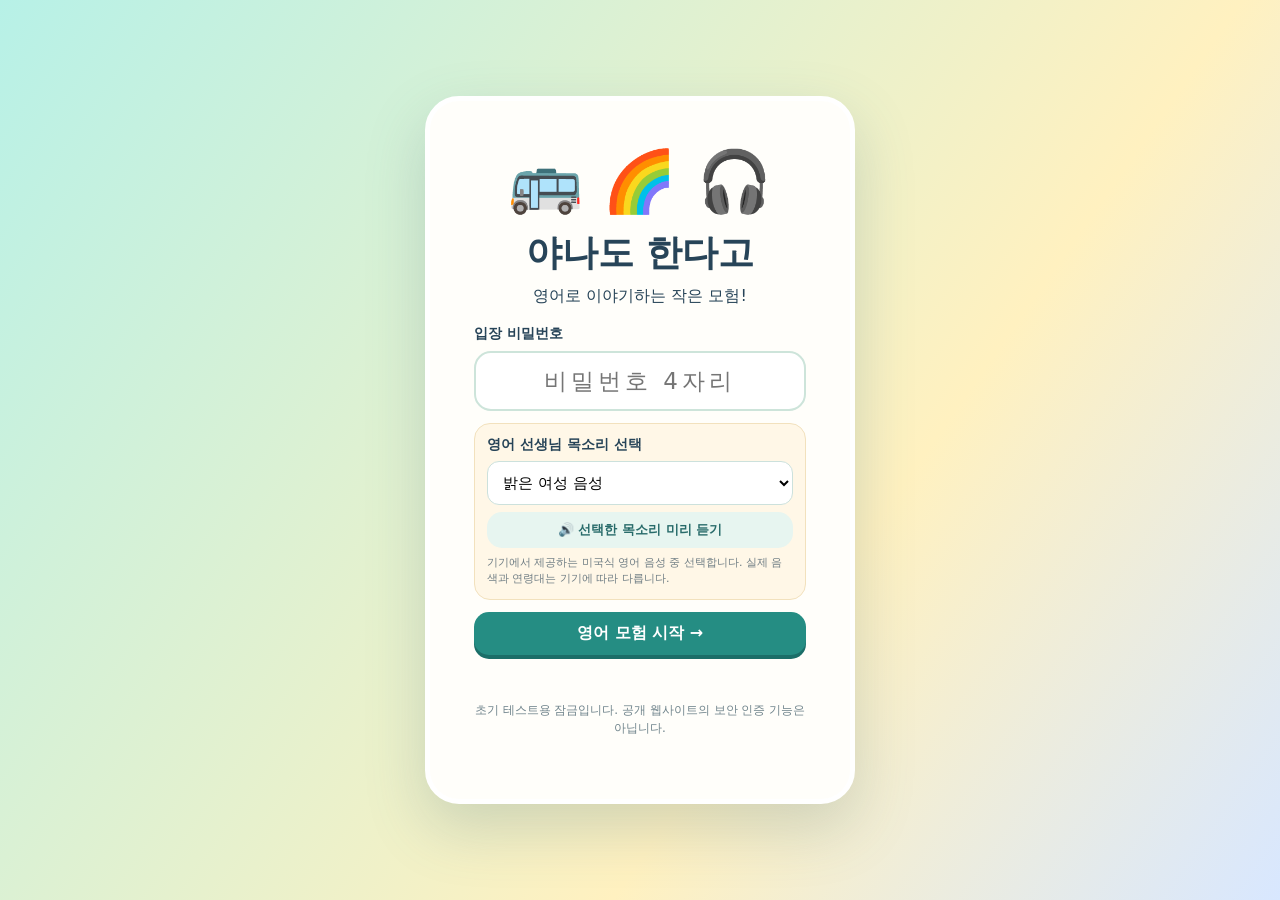
==== commit 0ece6442: "chore(english): refresh v0.7 scripts in Chrome cache after verified fixes" ====
--- a/english/index.html
+++ b/english/index.html
@@ -87,5 +87,5 @@
     <p class="tiny">선택한 펫과 학습 기록은 현재 브라우저에 저장됩니다. 다른 기기에는 자동 동기화되지 않습니다.</p>
   </div>
 </div>
-<script src="./content-v03.js"></script><script src="./expansion-v04.js"></script><script src="./word-visuals-v07.js?v=07"></script><script src="./quiz-translations-v07.js?v=07"></script><script src="./conversation-eval-v07.js?v=07"></script><script src="./app-v07.js?v=07"></script><script src="./pet-art-v05.js?v=05"></script><script src="./pet-v05.js?v=05"></script><script src="./backup-v06-ui.js?v=06"></script>
+<script src="./content-v03.js"></script><script src="./expansion-v04.js"></script><script src="./word-visuals-v07.js?v=071"></script><script src="./quiz-translations-v07.js?v=07"></script><script src="./conversation-eval-v07.js?v=071"></script><script src="./app-v07.js?v=071"></script><script src="./pet-art-v05.js?v=05"></script><script src="./pet-v05.js?v=05"></script><script src="./backup-v06-ui.js?v=06"></script>
 </body></html>
--- a/english/ui-v07.css
+++ b/english/ui-v07.css
@@ -0,0 +1,38 @@
+/* 야나도 한다고 v0.7: speech, translations, response feedback, differentiated vocabulary */
+.voice-login{background:#fff7e7;border:1px solid #f2e1bd;border-radius:16px;padding:12px;margin:12px 0;display:flex;flex-direction:column;gap:7px;text-align:left}
+.voice-login label{font-weight:800;font-size:14px}
+.voice-login select{border-radius:12px;border:1px solid #cce1dc;padding:11px;background:#fff;font-size:15px}
+.voice-login small{font-size:11px;line-height:1.45;color:#6f7d84}
+.voice-login .btn-soft{align-self:stretch}
+.meaning-eval{border:2px solid #e3e8df;border-radius:17px;margin:11px 0;padding:13px 16px;line-height:1.5;background:#f8f7f2;color:#2e4f59;box-shadow:0 3px 11px #6478751b}
+.meaning-eval.clear{background:#e8f9ee;border-color:#7ac39b;color:#246b45}
+.meaning-eval.unclear{background:#fff9e3;border-color:#e7c775;color:#785d25}
+.meaning-eval.offtopic{background:#fff0ed;border-color:#e6a9a1;color:#914a44}
+.meaning-eval strong{display:block;font-size:15px;margin-bottom:6px}
+.meaning-eval p{font-size:13px;margin:3px 0 7px;line-height:1.6}
+.meaning-eval small{display:block;font-size:12px;line-height:1.55}
+.meaning-eval .evaluation-note{font-size:10px;opacity:.78;margin-top:8px;border-top:1px dashed #a7bfbd;padding-top:6px}
+.quiz-tools{display:flex;gap:8px;flex-wrap:wrap;margin:8px 0 15px}
+.quiz-tools button{font-size:12px;padding:8px 11px;min-height:37px}
+.quiz-tools button[aria-pressed=true],.quiz-mini-action[aria-pressed=true]{background:#d7f2e9;color:#176e63}
+.quiz-korean{background:#fff4d8;border:1px solid #efdcab;border-radius:12px;padding:9px 12px;color:#6a572c;margin:7px 0 12px;font-size:13px;line-height:1.5}
+.quiz-answers{display:flex;flex-direction:column;gap:10px}
+.quiz-answer-row{display:grid;grid-template-columns:minmax(0,1fr) auto auto;gap:5px;align-items:start;border:1px solid #e0ebea;border-radius:17px;padding:6px;background:#fafdfe;min-width:0}
+.quiz-answer-row .option{width:100%;min-width:0;min-height:46px;overflow-wrap:anywhere;line-height:1.45;font-size:14px;margin:0}
+.quiz-mini-action{min-height:44px;padding:9px 10px;border-radius:12px;white-space:nowrap}
+.quiz-answer-ko{grid-column:1/-1;margin:0 4px 5px;text-align:left}
+.wordcard .wordicon{background:#fffdf6;border:1px solid #efeee5;width:72px;height:72px;border-radius:19px;display:grid;place-items:center;line-height:1;font-size:40px}
+.wordcard .wordmonogram{font-size:25px;font-weight:900;background:linear-gradient(140deg,#fff4d6,#ecf6fa);color:#53848b;letter-spacing:1px}
+.wordcard:has(.wordmonogram){background:linear-gradient(140deg,#f5faf9,#fffbef)}
+.wordcard .meaning{line-height:1.35}
+@media(max-width:600px){
+.meaning-eval{padding:12px}
+.quiz-tools{gap:6px}
+.quiz-tools button{flex:1;min-width:95px;font-size:11px}
+.quiz-answer-row{grid-template-columns:minmax(0,1fr) 43px 43px;padding:5px;gap:4px}
+.quiz-answer-row .option{font-size:12px;padding:9px 7px;gap:6px;min-height:43px}
+.quiz-mini-action{padding:7px;min-height:42px}
+.wordcard .wordicon{width:60px;height:60px;font-size:34px}
+.wordcard .wordmonogram{font-size:21px}
+.voice-login{padding:9px}
+}
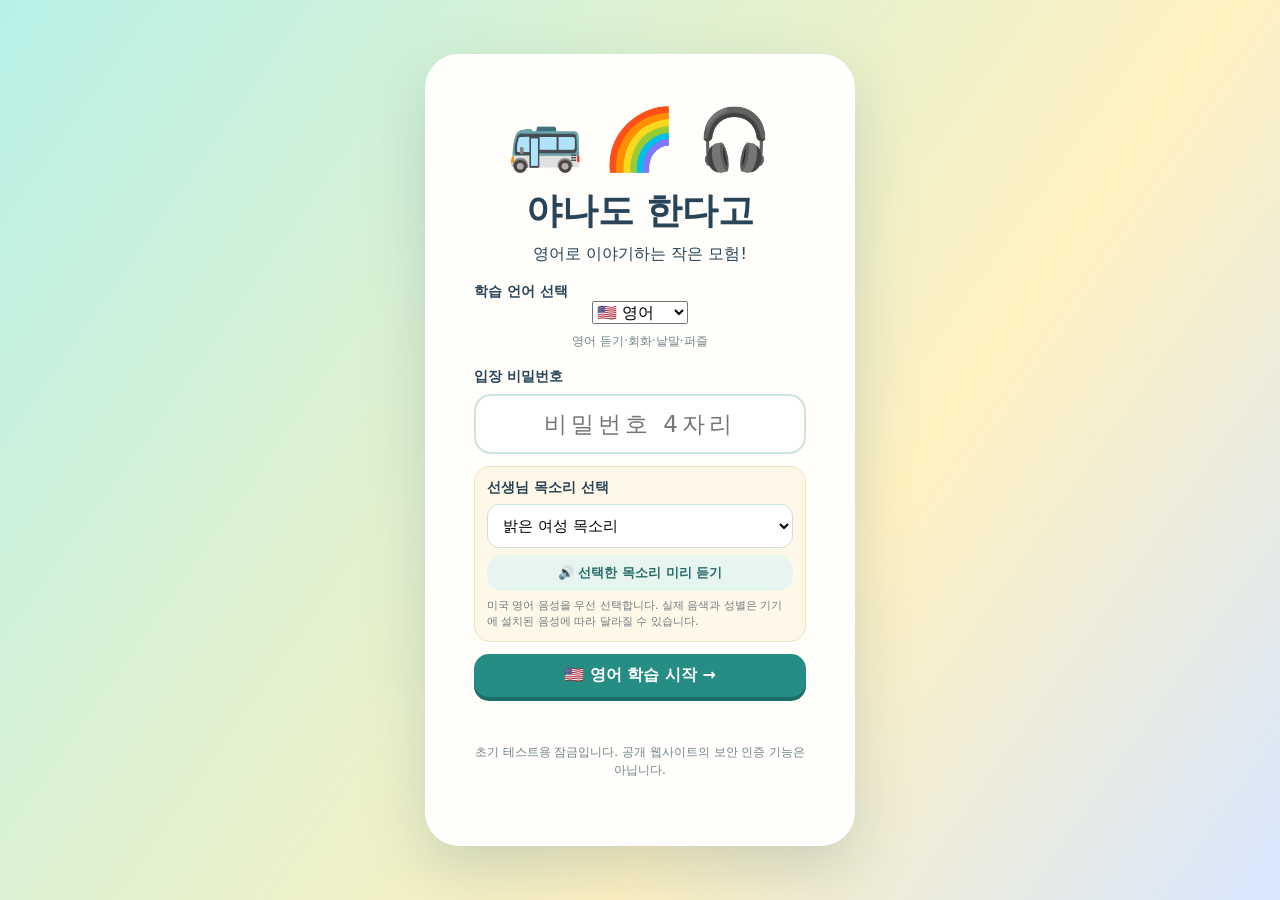
==== commit 66a740a2: "feat(english): add English/Japanese and voice selection on shared password login" ====
--- a/english/index.html
+++ b/english/index.html
@@ -1,17 +1,78 @@
 <!doctype html>
 <html lang="ko"><head>
 <meta charset="utf-8"><meta name="viewport" content="width=device-width,initial-scale=1,viewport-fit=cover">
-<title>야나도 한다고 · English Adventure v0.7</title><meta name="theme-color" content="#fff6df">
-<link rel="stylesheet" href="./style-v03.css"><link rel="stylesheet" href="./pet-v05.css?v=05"><link rel="stylesheet" href="./ui-v07.css?v=07">
+<title>야나도 한다고 · English/Japanese Adventure v0.8</title><meta name="theme-color" content="#fff6df">
+<link rel="stylesheet" href="./style-v03.css"><link rel="stylesheet" href="./pet-v05.css?v=05"><link rel="stylesheet" href="./ui-v07.css?v=07"><link rel="stylesheet" href="./ja-ui-v08.css?v=08">
 <script>
-(function(){function ready(){var pin=document.getElementById('password'),gate=document.getElementById('gate'),app=document.getElementById('app'),error=document.getElementById('loginError');function unlock(){if(pin.value.trim()!=='2580'){error.textContent='비밀번호가 틀렸습니다.';return;}try{sessionStorage.setItem('yanado_session','1')}catch(e){}gate.hidden=true;app.hidden=false;pin.value='';error.textContent='';window.dispatchEvent(new Event('yanado:unlock'));}document.getElementById('loginBtn').addEventListener('click',unlock);pin.addEventListener('keydown',function(e){if(e.key==='Enter'){e.preventDefault();unlock()}});document.getElementById('lockBtn').addEventListener('click',function(){try{sessionStorage.removeItem('yanado_session')}catch(e){}app.hidden=true;gate.hidden=false;});try{if(sessionStorage.getItem('yanado_session')==='1'){gate.hidden=true;app.hidden=false}}catch(e){}}document.addEventListener('DOMContentLoaded',ready)})();
+(function(){
+'use strict';
+const LANG_KEY='yanado_course_v08',VOICE_KEY='yanado_voice_gender_v07';
+let current='en';
+try{current=localStorage.getItem(LANG_KEY)==='ja'?'ja':'en'}catch(e){}
+window.YANA_LANGUAGE=current;
+function ready(){
+ const $=id=>document.getElementById(id);
+ const pin=$('password'),gate=$('gate'),app=$('app'),error=$('loginError'),choice=$('languageChoice'),voice=$('voiceGender');
+ choice.value=current;
+ try{voice.value=localStorage.getItem(VOICE_KEY)==='male'?'male':'female'}catch(e){voice.value='female'}
+ function update(){
+  $('loginBtn').textContent=choice.value==='ja'?'🇯🇵 일본어 학습 시작 →':'🇺🇸 영어 학습 시작 →';
+  $('courseLabel').textContent=choice.value==='ja'?'일본어 듣기·회화·낱말·퍼즐':'영어 듣기·회화·낱말·퍼즐';
+  $('voiceHint').textContent=(choice.value==='ja'?'일본어':'미국 영어')+' 음성을 우선 선택합니다. 실제 음색과 성별은 기기에 설치된 음성에 따라 달라질 수 있습니다.';
+ }
+ choice.addEventListener('change',update);update();
+ function pickVoice(lang,gender){
+   if(!('speechSynthesis' in window))return null;
+   const voices=window.speechSynthesis.getVoices()||[];
+   const available=voices.filter(v=>v.lang?.toLowerCase().startsWith(lang.slice(0,2)));
+   const females=lang==='ja-JP'?/kyoko|haruka|mizuki|sakura|nanami|female|woman|hikari|akane/i:/samantha|ava|karen|victoria|susan|aria|female|woman|zira/i;
+   const males=lang==='ja-JP'?/otoya|ichiro|takumi|hiroshi|takeru|male|man|shinji/i:/alex|daniel|fred|tom|david|matthew|guy|male|man/i;
+   return available.find(v=>(gender==='male'?males:females).test(v.name))||available[0]||null;
+ }
+ $('voicePreview').addEventListener('click',()=>{
+  if(!('speechSynthesis' in window)){error.textContent='이 브라우저에서는 음성 미리 듣기를 지원하지 않습니다.';return}
+  const lang=choice.value==='ja'?'ja-JP':'en-US',sample=choice.value==='ja'?'こんにちは！いっしょに日本語を練習しましょう！':"Hi there! Let's practice English together!";
+  window.speechSynthesis.cancel();
+  const u=new SpeechSynthesisUtterance(sample);u.lang=lang;u.rate=1;u.pitch=voice.value==='male'?0.96:1.06;const v=pickVoice(lang,voice.value);if(v)u.voice=v;window.speechSynthesis.speak(u);
+ });
+ function unlock(){
+  if(pin.value.trim()!=='2580'){error.textContent='비밀번호가 틀렸습니다.';return}
+  const selected=choice.value==='ja'?'ja':'en';
+  try{localStorage.setItem(VOICE_KEY,voice.value);localStorage.setItem(LANG_KEY,selected);sessionStorage.setItem('yanado_session','1')}catch(e){}
+  pin.value='';error.textContent='';
+  if(selected!==current){window.location.reload();return}
+  gate.hidden=true;app.hidden=false;window.dispatchEvent(new Event('yanado:unlock'));
+ }
+ $('loginBtn').addEventListener('click',unlock);
+ pin.addEventListener('keydown',e=>{if(e.key==='Enter'){e.preventDefault();unlock()}});
+ $('lockBtn').addEventListener('click',()=>{
+   try{sessionStorage.removeItem('yanado_session')}catch(e){}
+   app.hidden=true;gate.hidden=false;
+ });
+ try{if(sessionStorage.getItem('yanado_session')==='1'){gate.hidden=true;app.hidden=false}}catch(e){}
+ if(current==='ja'){
+   document.title='야나도 한다고 · 일본어 학습 v0.8';
+   document.querySelector('.brand span').textContent='Japanese Adventure · 일본어를 자연스럽게';
+   document.querySelector('.hero p').textContent='일본어도 듣고 말하면서 익혀요. 조금 틀려도 뜻이 통하는 것이 먼저!';
+   document.querySelector('#guided h2').textContent='🗣️ 상황별 일본어 회화';
+   document.querySelector('#free h2').textContent='✨ 일본어 자유 대화 연습';
+   document.querySelector('#quiz h2').textContent='❓ 일본어 대화 퀴즈';
+   document.querySelector('#words h2').textContent='🍙 일본어 단어 암기';
+   document.querySelector('#crossword h2').textContent='🧩 일본어 가로세로';
+   document.querySelector('#guidedInput').placeholder='일본어로 대답하세요. 예: はい、ホテルに行きます。';
+   document.querySelector('#freeInput').placeholder='일본어로 자유롭게 이야기해 보세요.';
+   document.querySelector('#guidedMic').title='일본어 음성 인식';
+ }
+}
+if(document.readyState==='loading')document.addEventListener('DOMContentLoaded',ready);else ready();
+})();
 </script>
 </head><body>
-<div class="gate" id="gate"><div class="login-card"><div class="logomascot" aria-hidden="true">🚌 🌈 🎧</div><h1>야나도 한다고</h1><p>영어로 이야기하는 작은 모험!</p><label for="password">입장 비밀번호</label><input id="password" type="password" inputmode="numeric" autocomplete="off" placeholder="비밀번호 4자리"><div class="voice-login">
-  <label for="voiceGender">영어 선생님 목소리 선택</label>
-  <select id="voiceGender" aria-label="미국 영어 음성 성별"><option value="female">밝은 여성 음성</option><option value="male">밝은 남성 음성</option></select>
+<div class="gate" id="gate"><div class="login-card"><div class="logomascot" aria-hidden="true">🚌 🌈 🎧</div><h1>야나도 한다고</h1><p>영어로 이야기하는 작은 모험!</p><label for="languageChoice">학습 언어 선택</label><select id="languageChoice" class="course-select"><option value="en">🇺🇸 영어</option><option value="ja">🇯🇵 일본어</option></select><p class="tiny" id="courseLabel"></p><label for="password">입장 비밀번호</label><input id="password" type="password" inputmode="numeric" autocomplete="off" placeholder="비밀번호 4자리"><div class="voice-login">
+  <label for="voiceGender">선생님 목소리 선택</label>
+  <select id="voiceGender" aria-label="미국 영어 음성 성별"><option value="female">밝은 여성 목소리</option><option value="male">밝은 남성 목소리</option></select>
   <button type="button" id="voicePreview" class="btn-soft small">🔊 선택한 목소리 미리 듣기</button>
-  <small>기기에서 제공하는 미국식 영어 음성 중 선택합니다. 실제 음색과 연령대는 기기에 따라 다릅니다.</small>
+  <small><span id="voiceHint">학습 언어에 맞는 음성을 우선 선택합니다.</span></small>
 </div><button id="loginBtn" class="btn-main">영어 모험 시작 →</button><p class="err" id="loginError" role="alert"></p><p class="tiny">초기 테스트용 잠금입니다. 공개 웹사이트의 보안 인증 기능은 아닙니다.</p></div></div>
 <div id="app" hidden>
 <header class="masthead"><div class="brand"><div class="brand-icon">🚌</div><div><strong>야나도 한다고</strong><span>English Adventure · 자연스럽게 말해요</span></div></div><div class="header-actions"><span class="level" id="badgeLevel">대화 Lv.1</span><button id="lockBtn" class="btn-soft small">잠금</button></div></header>
@@ -75,7 +136,7 @@
   </div>
 </section>
 <section class="page" id="report"><div class="section-title"><div><span class="eyebrow">MY ENGLISH</span><h2>📈 나의 학습 수준</h2><p>의사전달 우선으로 난이도를 조절합니다. 공인 영어 능력 인증 결과는 아닙니다.</p></div></div><div class="stat-row" id="reportStats"></div><div class="report-panel" id="reportDetails"></div><button id="clearProgress" class="btn-soft">이 기기 학습 기록 삭제</button></section>
-</main><footer>야나도 한다고 · v0.7 · Chrome 웹 전용 · 단어 뜻과 번역은 학습용 · 데이터는 현재 브라우저에 저장됩니다.</footer></div></div>
+</main><footer>야나도 한다고 · v0.8 · Chrome 웹 전용 · 단어 뜻과 번역은 학습용 · 데이터는 현재 브라우저에 저장됩니다.</footer></div></div>
 <div id="petOnboard" class="pet-overlay" role="dialog" aria-modal="true" aria-label="첫 펫 선택" hidden>
   <div class="pet-modal">
     <div class="eyebrow">WELCOME TO PET ADVENTURE!</div>
@@ -87,5 +148,7 @@
     <p class="tiny">선택한 펫과 학습 기록은 현재 브라우저에 저장됩니다. 다른 기기에는 자동 동기화되지 않습니다.</p>
   </div>
 </div>
-<script src="./content-v03.js"></script><script src="./expansion-v04.js"></script><script src="./word-visuals-v07.js?v=071"></script><script src="./quiz-translations-v07.js?v=07"></script><script src="./conversation-eval-v07.js?v=071"></script><script src="./app-v07.js?v=071"></script><script src="./pet-art-v05.js?v=05"></script><script src="./pet-v05.js?v=05"></script><script src="./backup-v06-ui.js?v=06"></script>
+<script src="./content-v03.js"></script><script src="./expansion-v04.js"></script><script src="./word-visuals-v07.js?v=071"></script>
+<script src="./ja-dict-01.js?v=08"></script><script src="./ja-dict-02.js?v=08"></script><script src="./ja-dict-03.js?v=08"></script><script src="./ja-dict-04.js?v=08"></script><script src="./quiz-translations-v07.js?v=07"></script>
+<script src="./ja-conversation-01.js?v=08"></script><script src="./ja-conversation-02.js?v=08"></script><script src="./ja-conversation-03.js?v=08"></script><script src="./ja-catalog-v08.js?v=08"></script><script src="./ja-eval-v08.js?v=08"></script><script src="./conversation-eval-v07.js?v=072"></script><script src="./app-v07.js?v=08"></script><script src="./ja-app-v08.js?v=08"></script><script src="./pet-art-v05.js?v=05"></script><script src="./pet-v05.js?v=05"></script><script src="./backup-v06-ui.js?v=06"></script>
 </body></html>
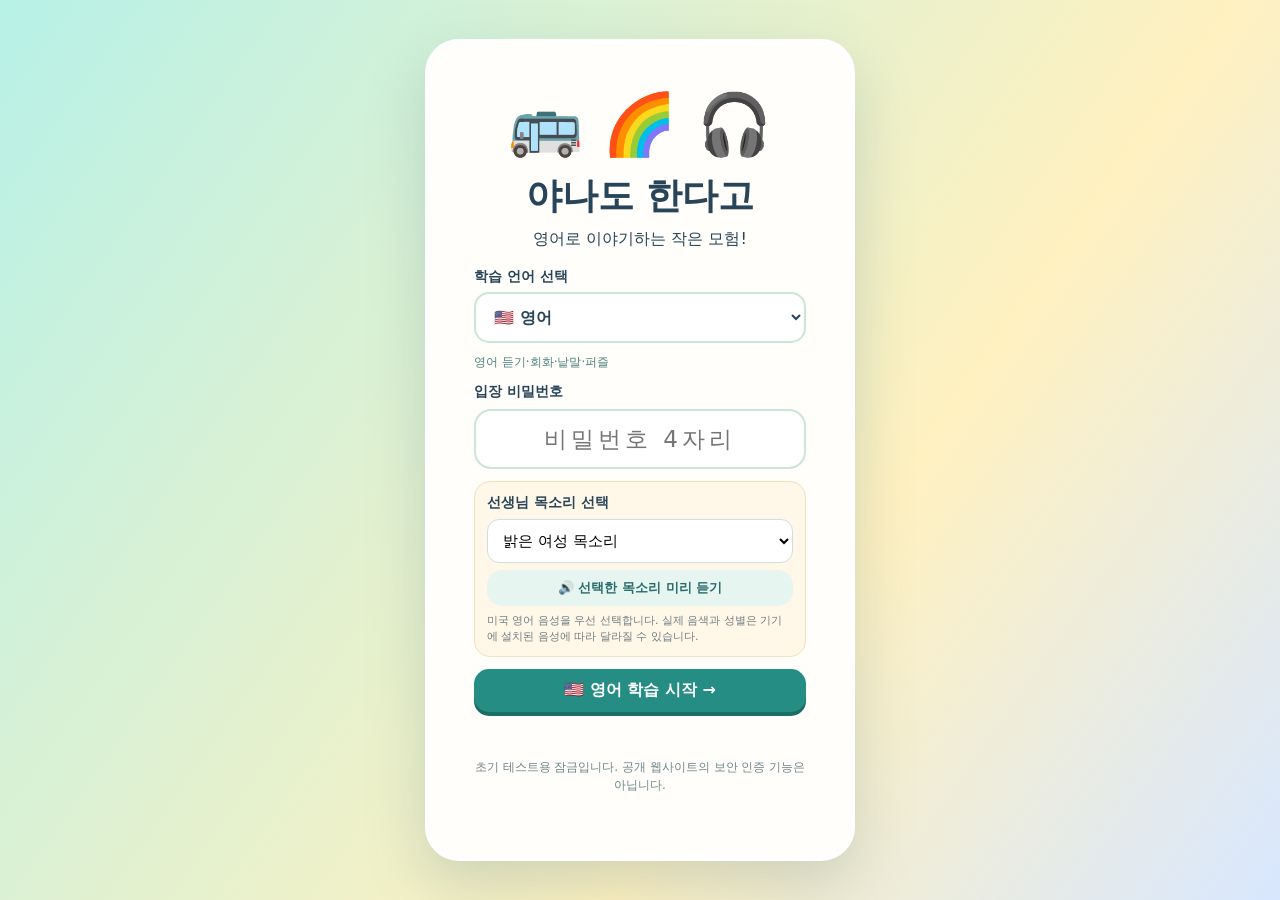
==== commit d4428083: "feat(english): localize Japanese course labels and refresh new language assets" ====
--- a/english/index.html
+++ b/english/index.html
@@ -1,7 +1,7 @@
 <!doctype html>
 <html lang="ko"><head>
 <meta charset="utf-8"><meta name="viewport" content="width=device-width,initial-scale=1,viewport-fit=cover">
-<title>야나도 한다고 · English/Japanese Adventure v0.8</title><meta name="theme-color" content="#fff6df">
+<title>야나도 한다고 · English & Japanese Adventure v0.8</title><meta name="theme-color" content="#fff6df">
 <link rel="stylesheet" href="./style-v03.css"><link rel="stylesheet" href="./pet-v05.css?v=05"><link rel="stylesheet" href="./ui-v07.css?v=07"><link rel="stylesheet" href="./ja-ui-v08.css?v=08">
 <script>
 (function(){
@@ -62,6 +62,15 @@
    document.querySelector('#guidedInput').placeholder='일본어로 대답하세요. 예: はい、ホテルに行きます。';
    document.querySelector('#freeInput').placeholder='일본어로 자유롭게 이야기해 보세요.';
    document.querySelector('#guidedMic').title='일본어 음성 인식';
+   document.querySelector('.hero .hero-text .eyebrow').textContent='JAPANESE ADVENTURE';
+   document.querySelector('.tile.yellow small').textContent='아이콘·일본어 음성·뜻';
+   document.querySelector('#guided .stage-column .tiny').textContent='Chrome에 설치된 일본어 음성을 사용합니다. 실제 성우 녹음과는 다를 수 있습니다.';
+   document.querySelector('#quiz .section-title p').textContent='일본어 질문을 듣고 알맞은 일본어 대답을 고르세요.';
+   document.querySelector('#words .section-title p').textContent='히라가나·가타카나 단어와 한글 뜻, 일본어 발음을 익혀요.';
+   document.querySelector('#crossword .section-title p').textContent='일본어 글자를 채우는 가로세로 퍼즐입니다. 한 판에 20단어 이상입니다.';
+   document.querySelector('#free .notice').textContent='월 0원 무료 일본어 연속 회화 연습입니다. 실제 생성형 AI 서버는 아직 연결되지 않았습니다.';
+   document.querySelector('#petOnboard .pet-desc').textContent='영어나 일본어 중 무엇을 공부하든 먹이를 모아 펫을 성장시킬 수 있어요. 성체는 귀여운 애니메이션 스타일로 자라요.';
+   document.querySelector('.login-card > p').textContent='영어 또는 일본어로 즐기는 작은 학습 모험!';
  }
 }
 if(document.readyState==='loading')document.addEventListener('DOMContentLoaded',ready);else ready();
@@ -150,5 +159,5 @@
 </div>
 <script src="./content-v03.js"></script><script src="./expansion-v04.js"></script><script src="./word-visuals-v07.js?v=071"></script>
 <script src="./ja-dict-01.js?v=08"></script><script src="./ja-dict-02.js?v=08"></script><script src="./ja-dict-03.js?v=08"></script><script src="./ja-dict-04.js?v=08"></script><script src="./quiz-translations-v07.js?v=07"></script>
-<script src="./ja-conversation-01.js?v=08"></script><script src="./ja-conversation-02.js?v=08"></script><script src="./ja-conversation-03.js?v=08"></script><script src="./ja-catalog-v08.js?v=08"></script><script src="./ja-eval-v08.js?v=08"></script><script src="./conversation-eval-v07.js?v=072"></script><script src="./app-v07.js?v=08"></script><script src="./ja-app-v08.js?v=08"></script><script src="./pet-art-v05.js?v=05"></script><script src="./pet-v05.js?v=05"></script><script src="./backup-v06-ui.js?v=06"></script>
+<script src="./ja-conversation-01.js?v=08"></script><script src="./ja-conversation-02.js?v=08"></script><script src="./ja-conversation-03.js?v=08"></script><script src="./ja-catalog-v08.js?v=08"></script><script src="./ja-eval-v08.js?v=08"></script><script src="./conversation-eval-v07.js?v=072"></script><script src="./app-v07.js?v=08"></script><script src="./ja-app-v08.js?v=081"></script><script src="./pet-art-v05.js?v=05"></script><script src="./pet-v05.js?v=081"></script><script src="./backup-v06-ui.js?v=06"></script>
 </body></html>
--- a/english/ja-ui-v08.css
+++ b/english/ja-ui-v08.css
@@ -0,0 +1,24 @@
+/* Shared English/Japanese login selector and Japanese text rendering, v0.8 */
+.course-select{width:100%;margin:6px 0 10px;border:2px solid #cde4da;border-radius:15px;padding:13px 14px;background:#fff;color:#274458;font-weight:800;font-size:16px}
+#courseLabel{text-align:left;margin:0 0 12px;color:#50817e;font-size:12px}
+.voice-login select{width:100%}
+.login-card label{margin-top:7px}
+.login-card .voice-login label{margin-top:0}
+body:has(#app:not([hidden])) .topnav{scroll-padding:18px}
+#puzzleGrid .crosscell input[lang="ja"]{font-size:clamp(16px,2vw,20px);font-family:system-ui,"Hiragino Kaku Gothic ProN","Yu Gothic","Noto Sans JP",sans-serif;ime-mode:active}
+#wordGrid .wordcard strong{font-family:"Hiragino Kaku Gothic ProN","Yu Gothic","Noto Sans JP",system-ui,sans-serif;word-break:break-all}
+#guidedHistory .eng,#freeHistory .eng,#quizQuestion,#quizAnswers .option{font-family:"Hiragino Kaku Gothic ProN","Yu Gothic","Noto Sans JP",system-ui,sans-serif;line-height:1.75}
+@media(max-width:600px){
+.course-select{font-size:15px}
+#puzzleGrid .crosscell input[lang="ja"]{font-size:17px}
+#wordGrid .wordcard strong{font-size:12px;line-height:1.35}
+}
+
+.ja-kana-panel{background:#fffdf5;border:2px solid #e3eee8;border-radius:16px;margin:13px 0;padding:10px}
+.ja-kana-panel .tiny{margin:0 0 8px}
+.ja-kana-nav{display:flex;gap:6px;justify-content:flex-end;margin:6px 0 10px}
+.ja-kana-grid{display:grid;grid-template-columns:repeat(10,minmax(0,1fr));gap:3px;max-height:245px;overflow:auto;padding:4px}
+.ja-kana-key{border-radius:8px;border:1px solid #c2dfd6;background:#ecf8f2;color:#235f5d;font-size:17px;font-weight:800;min-height:35px;padding:0;touch-action:manipulation}
+.ja-kana-key:hover,.ja-kana-key:focus-visible{background:#d5f2dd}
+@media(max-width:700px){.ja-kana-grid{grid-template-columns:repeat(8,minmax(0,1fr))}.ja-kana-key{font-size:16px;min-height:37px}}
+@media(max-width:420px){.ja-kana-grid{grid-template-columns:repeat(7,minmax(0,1fr))}.ja-kana-panel{padding:7px}.ja-kana-key{font-size:16px}}
